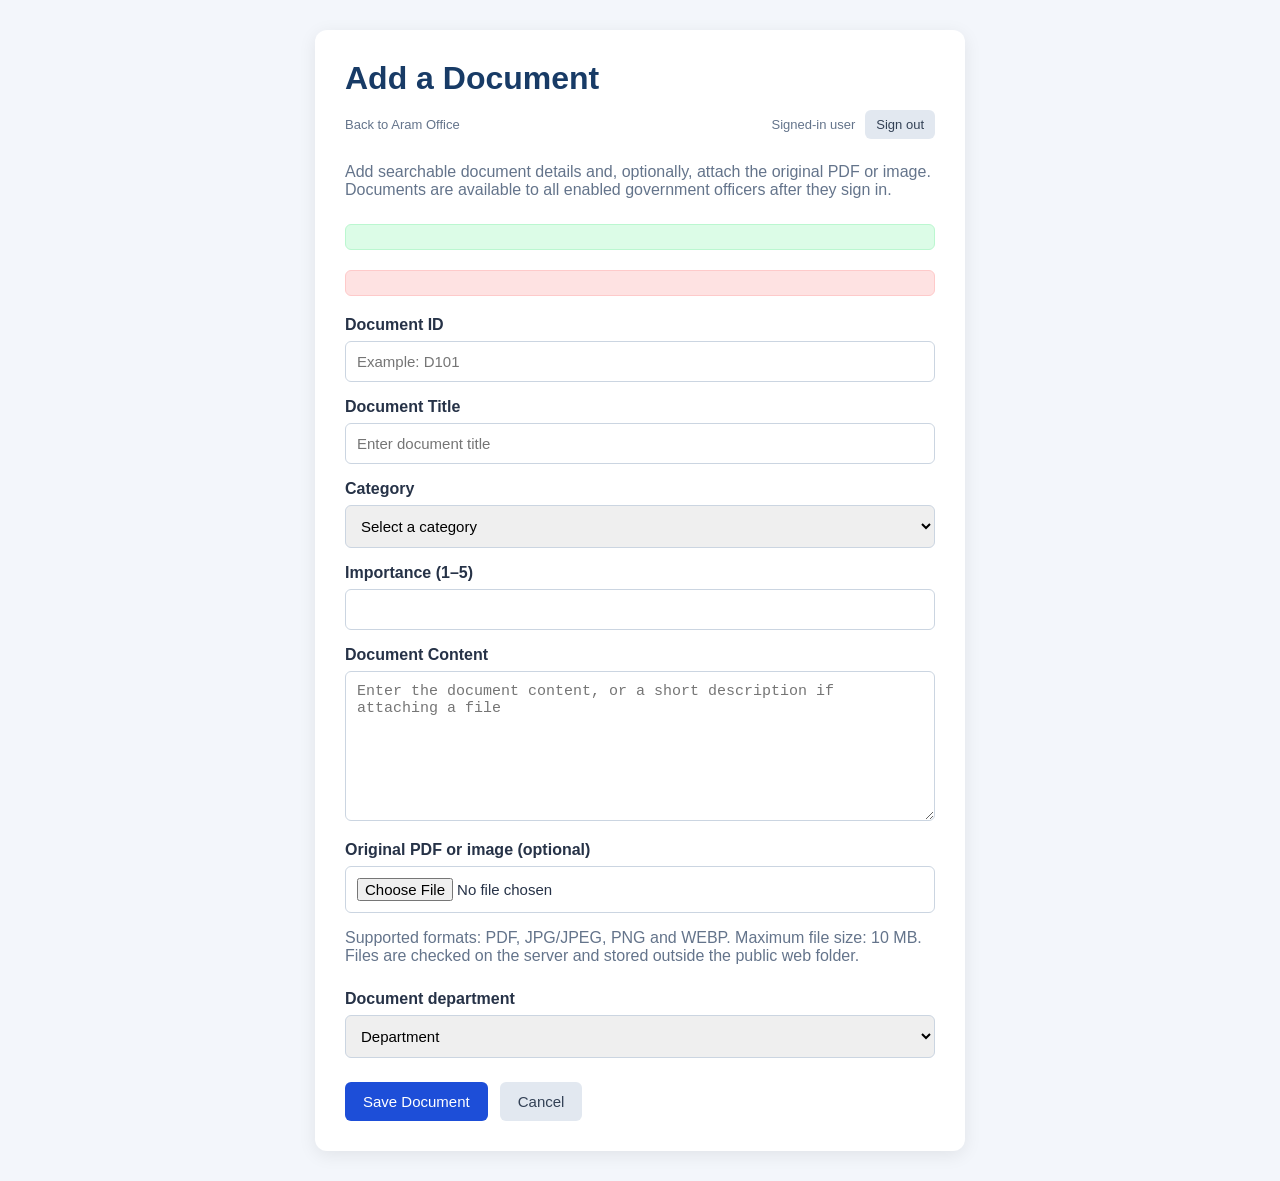
==== src/main/resources/templates/add-document.html @ 24cb168a "Complete Aram Office document management system" ====
<!DOCTYPE html>
<html lang="en" xmlns:th="http://www.thymeleaf.org">
<head>
    <meta charset="UTF-8">
    <meta name="viewport" content="width=device-width, initial-scale=1.0">
    <title>Add a Document | Aram Office</title>

    <style>
        * {
            box-sizing: border-box;
        }

        body {
            margin: 0;
            padding: 30px 16px;
            font-family: Arial, sans-serif;
            background: #f3f6fb;
            color: #263247;
        }

        .container {
            max-width: 650px;
            margin: 0 auto;
            padding: 30px;
            background: white;
            border-radius: 12px;
            box-shadow: 0 4px 18px rgba(0, 0, 0, 0.08);
        }

        h1 {
            margin-top: 0;
            color: #183b66;
        }

        .page-actions {
            display: flex;
            justify-content: space-between;
            align-items: center;
            gap: 12px;
            margin: -8px 0 24px;
            color: #64748b;
            font-size: 13px;
        }

        .page-actions form { margin: 0; }
        .page-account { display: flex; align-items: center; gap: 10px; }
        .page-actions button {
            padding: 7px 11px;
            font-size: 13px;
            background: #e2e8f0;
            color: #334155;
        }

        .description {
            color: #64748b;
            margin-bottom: 25px;
        }

        .error-message {
            padding: 12px;
            margin-bottom: 20px;
            color: #b91c1c;
            background: #fee2e2;
            border: 1px solid #fecaca;
            border-radius: 6px;
        }

        .success-message {
            padding: 12px;
            margin-bottom: 20px;
            color: #166534;
            background: #dcfce7;
            border: 1px solid #bbf7d0;
            border-radius: 6px;
        }

        label {
            display: block;
            margin: 16px 0 7px;
            font-weight: bold;
        }

        input,
        select,
        textarea {
            width: 100%;
            padding: 11px;
            border: 1px solid #cbd5e1;
            border-radius: 6px;
            font-size: 15px;
        }

        input:focus,
        select:focus,
        textarea:focus {
            outline: none;
            border-color: #2563eb;
        }

        textarea {
            min-height: 150px;
            resize: vertical;
        }

        .buttons {
            display: flex;
            gap: 12px;
            margin-top: 24px;
        }

        button,
        .back-link {
            display: inline-block;
            padding: 11px 18px;
            border: none;
            border-radius: 6px;
            font-size: 15px;
            text-decoration: none;
            cursor: pointer;
        }

        button {
            color: white;
            background: #1d4ed8;
        }

        button:hover {
            background: #1e40af;
        }

        .back-link {
            color: #334155;
            background: #e2e8f0;
        }

        @media (max-width: 480px) {
            .container {
                padding: 20px;
            }

            .buttons {
                flex-direction: column;
            }

            button,
            .back-link {
                text-align: center;
            }
        }
    </style>
</head>

<body>
    <div class="container">
        <h1>Add a Document</h1>
        <div class="page-actions">
            <a th:href="@{/}">Back to Aram Office</a>
            <span class="page-account">
                <span th:text="${username}">Signed-in user</span>
                <form th:action="@{/logout}" method="post">
                    <button type="submit">Sign out</button>
                </form>
            </span>
        </div>

        <p class="description">
            Add searchable document details and, optionally, attach the original PDF or image.
            Documents are available to all enabled government officers after they sign in.
        </p>

        <p class="success-message"
           th:if="${successMessage}"
           th:text="${successMessage}"
           role="status"></p>
        <p class="error-message"
           th:if="${errorMessage}"
           th:text="${errorMessage}"
           role="alert">
        </p>

        <form th:action="@{/documents/add}" method="post"
              enctype="multipart/form-data" id="add-document-form">
            <input type="hidden" th:name="${_csrf.parameterName}" th:value="${_csrf.token}">

            <label for="id">Document ID</label>
            <input type="text"
                   id="id"
                   name="id"
                   th:value="${id}"
                   placeholder="Example: D101"
                   required>

            <label for="title">Document Title</label>
            <input type="text"
                   id="title"
                   name="title"
                   th:value="${title}"
                   placeholder="Enter document title"
                   required>

            <label for="category">Category</label>
            <select id="category" name="category" required>
                <option value="">Select a category</option>
                <option value="circular"
                        th:selected="${category == 'circular'}">
                    Circular
                </option>
                <option value="notice"
                        th:selected="${category == 'notice'}">
                    Notice
                </option>
                <option value="order"
                        th:selected="${category == 'order'}">
                    Order
                </option>
                <option value="permit"
                        th:selected="${category == 'permit'}">
                    Permit
                </option>
                <option value="certificate"
                        th:selected="${category == 'certificate'}">
                    Certificate
                </option>
                <option value="scheme"
                        th:selected="${category == 'scheme'}">
                    Scheme
                </option>
                <option value="form"
                        th:selected="${category == 'form'}">
                    Form
                </option>
                <option value="other"
                        th:selected="${category == 'other'}">
                    Other
                </option>
            </select>

            <label for="importance">Importance (1–5)</label>
            <input type="number"
                   id="importance"
                   name="importance"
                   min="1"
                   max="5"
                   th:value="${importance != null ? importance : 3}"
                   required>

            <label for="text">Document Content</label>
            <textarea id="text"
                      name="text"
                      placeholder="Enter the document content, or a short description if attaching a file"
                      th:text="${text}"></textarea>

            <label for="file">Original PDF or image (optional)</label>
            <input id="file"
                   name="file"
                   type="file"
                   accept=".pdf,.jpg,.jpeg,.png,.webp,application/pdf,image/jpeg,image/png,image/webp">
            <p class="description">
                Supported formats: PDF, JPG/JPEG, PNG and WEBP. Maximum file size: 10 MB.
                Files are checked on the server and stored outside the public web folder.
            </p>

            <label for="departmentId">Document department</label>
            <select id="departmentId" name="departmentId" required>
                <option value="" disabled th:selected="${departmentId == null or departmentId == ''}">
                    Select a department
                </option>
                <option th:each="department : ${departments}"
                        th:value="${department.id}"
                        th:text="${department.name}"
                        th:selected="${department.id == departmentId}">Department</option>
            </select>

            <div class="buttons">
                <button type="submit">Save Document</button>

                <a th:href="@{/}" class="back-link">
                    Cancel
                </a>
            </div>

        </form>
    </div>
    <script>
        const documentFile = document.getElementById("file");
        const documentContent = document.getElementById("text");

        function updateDocumentRequirements() {
            const attachingFile = documentFile.files.length > 0;
            documentContent.required = !attachingFile;
        }

        documentFile.addEventListener("change", updateDocumentRequirements);
        updateDocumentRequirements();
    </script>
</body>
</html>
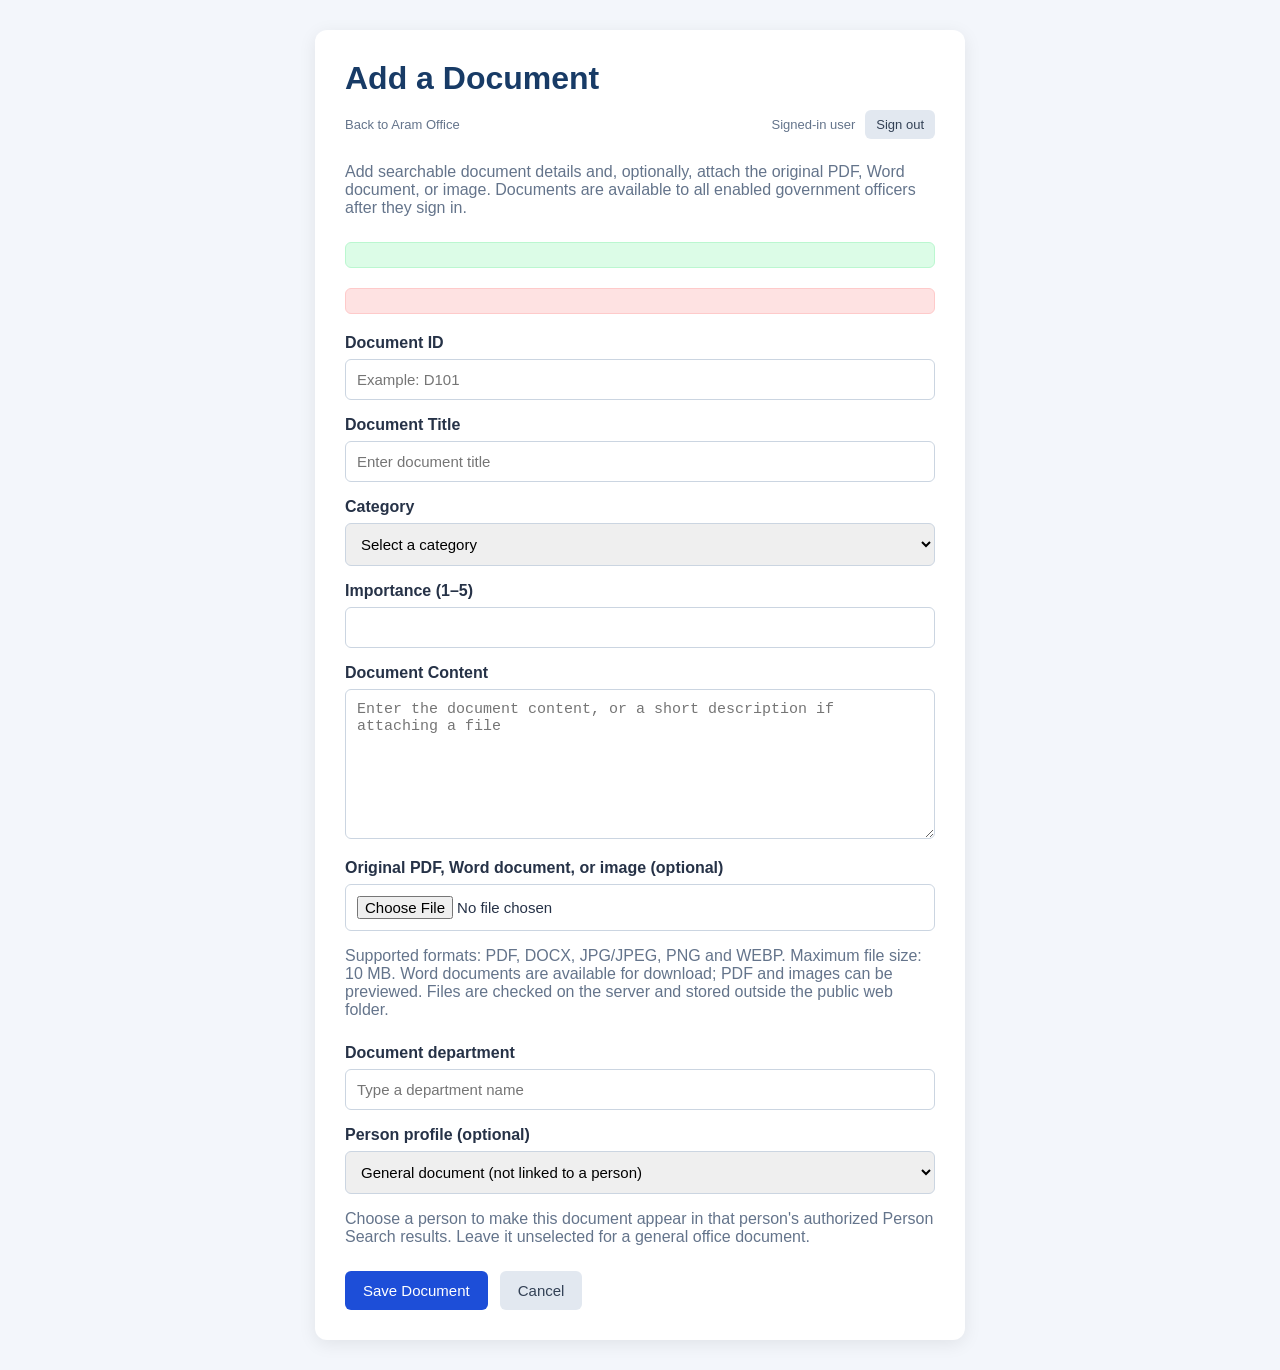
==== commit a550a7d3: "Add Render deployment and person-search demo PDFs Add a Render Blueprint, PostgreSQL migrations, and" ====
--- a/src/main/resources/templates/add-document.html
+++ b/src/main/resources/templates/add-document.html
@@ -164,7 +164,7 @@
         </div>
 
         <p class="description">
-            Add searchable document details and, optionally, attach the original PDF or image.
+            Add searchable document details and, optionally, attach the original PDF, Word document, or image.
             Documents are available to all enabled government officers after they sign in.
         </p>
 
@@ -250,26 +250,45 @@
                       placeholder="Enter the document content, or a short description if attaching a file"
                       th:text="${text}"></textarea>
 
-            <label for="file">Original PDF or image (optional)</label>
+            <label for="file">Original PDF, Word document, or image (optional)</label>
             <input id="file"
                    name="file"
                    type="file"
-                   accept=".pdf,.jpg,.jpeg,.png,.webp,application/pdf,image/jpeg,image/png,image/webp">
+                   accept=".pdf,.docx,.jpg,.jpeg,.png,.webp,application/pdf,application/vnd.openxmlformats-officedocument.wordprocessingml.document,image/jpeg,image/png,image/webp">
             <p class="description">
-                Supported formats: PDF, JPG/JPEG, PNG and WEBP. Maximum file size: 10 MB.
+                Supported formats: PDF, DOCX, JPG/JPEG, PNG and WEBP. Maximum file size: 10 MB.
+                Word documents are available for download; PDF and images can be previewed.
                 Files are checked on the server and stored outside the public web folder.
             </p>
 
-            <label for="departmentId">Document department</label>
-            <select id="departmentId" name="departmentId" required>
-                <option value="" disabled th:selected="${departmentId == null or departmentId == ''}">
-                    Select a department
-                </option>
+            <label for="departmentName">Document department</label>
+            <input id="departmentName"
+                   name="departmentName"
+                   type="text"
+                   list="department-suggestions"
+                   maxlength="150"
+                   th:value="${departmentName}"
+                   placeholder="Type a department name"
+                   required>
+            <datalist id="department-suggestions">
                 <option th:each="department : ${departments}"
-                        th:value="${department.id}"
-                        th:text="${department.name}"
-                        th:selected="${department.id == departmentId}">Department</option>
+                        th:value="${department.name}">Department</option>
+            </datalist>
+
+            <label for="citizenId">Person profile (optional)</label>
+            <select id="citizenId" name="citizenId">
+                <option value="">General document (not linked to a person)</option>
+                <option th:each="citizen : ${citizens}"
+                        th:value="${citizen.citizenId}"
+                        th:text="${citizen.fullName + ' · ' + citizen.citizenId}"
+                        th:selected="${citizen.citizenId == citizenId}">
+                    Person profile
+                </option>
             </select>
+            <p class="description">
+                Choose a person to make this document appear in that person's authorized Person Search results.
+                Leave it unselected for a general office document.
+            </p>
 
             <div class="buttons">
                 <button type="submit">Save Document</button>
